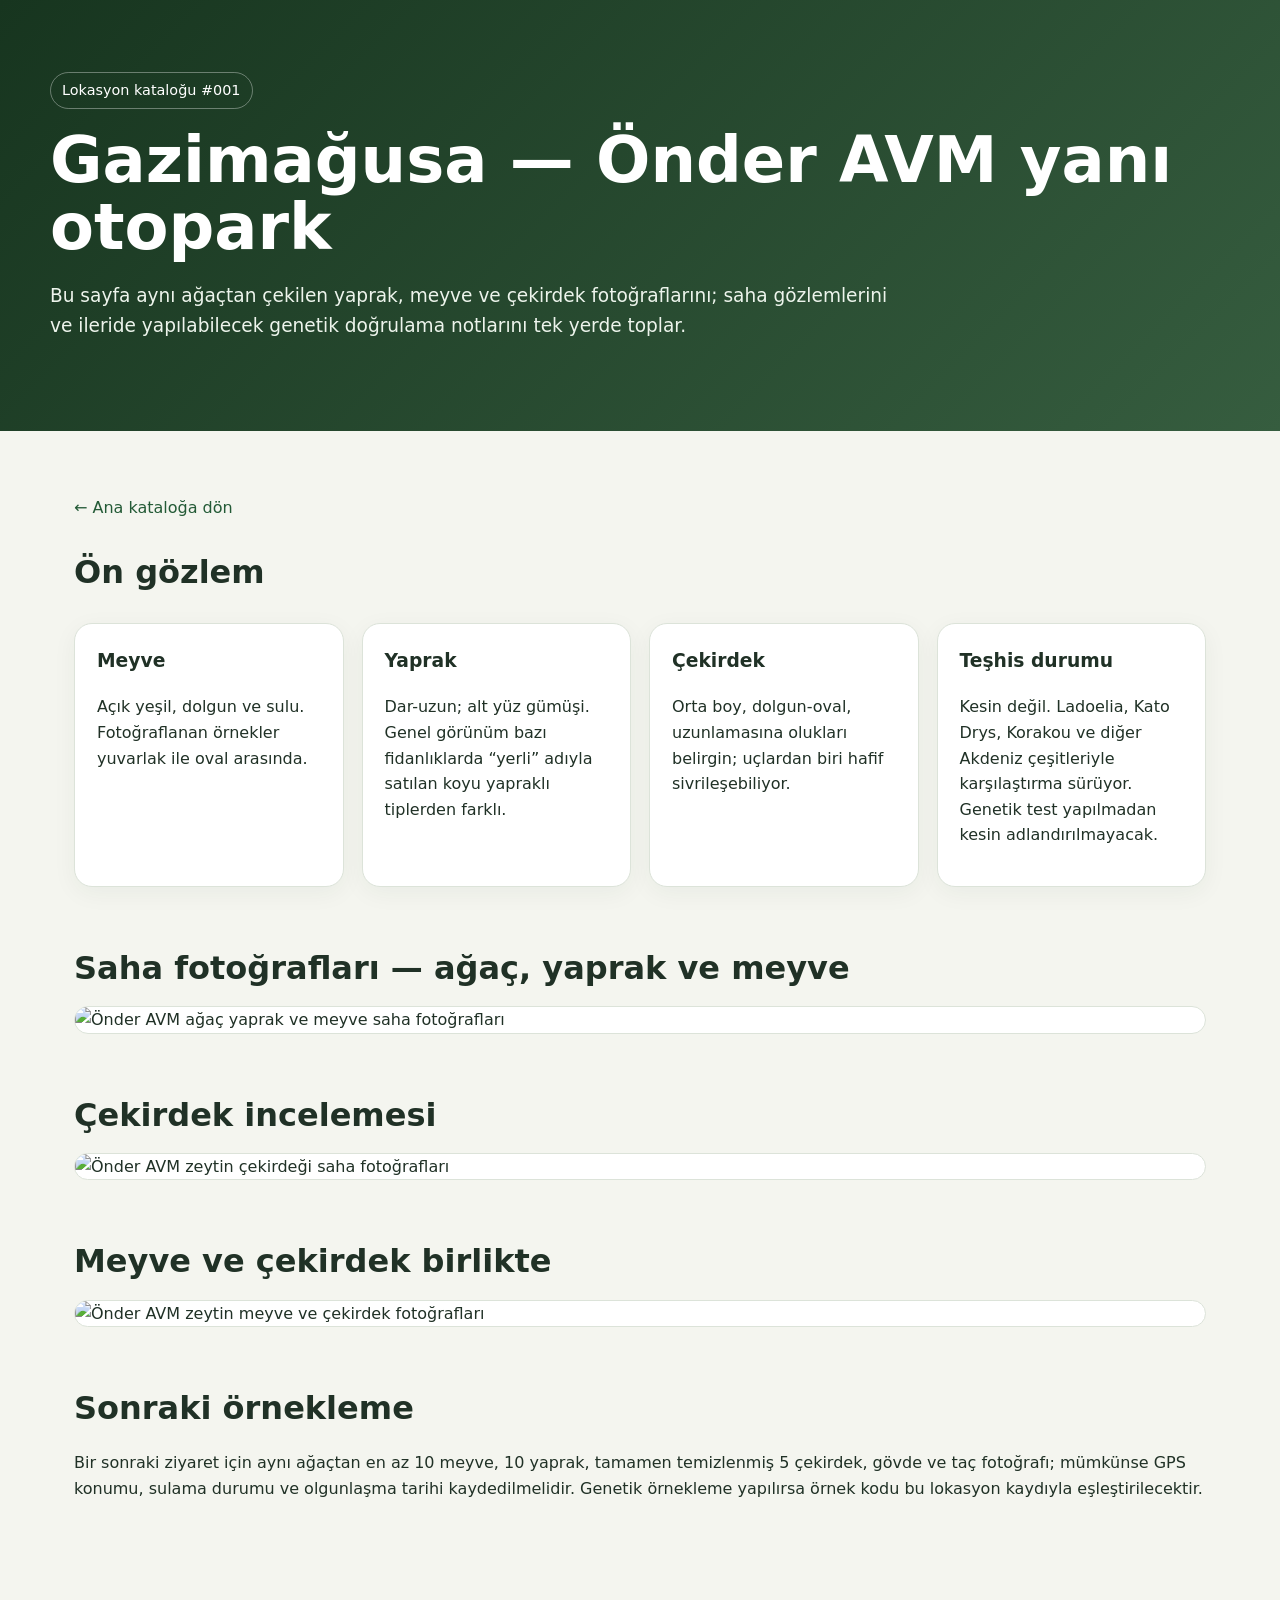
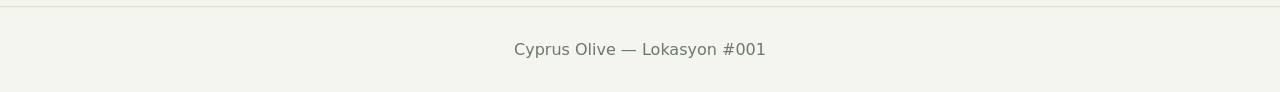
==== web/locations/magusa-onder-avm.html @ ab22d1f1 "Add Magusa Onder AVM location catalog page" ====
<!doctype html>
<html lang="tr">
<head>
  <meta charset="utf-8">
  <meta name="viewport" content="width=device-width,initial-scale=1">
  <title>Gazimağusa — Önder AVM yanı otopark | Cyprus Olive</title>
  <link rel="stylesheet" href="../styles.css">
</head>
<body>
  <header class="hero">
    <div class="hero-inner">
      <span class="badge">Lokasyon kataloğu #001</span>
      <h1>Gazimağusa — Önder AVM yanı otopark</h1>
      <p>Bu sayfa aynı ağaçtan çekilen yaprak, meyve ve çekirdek fotoğraflarını; saha gözlemlerini ve ileride yapılabilecek genetik doğrulama notlarını tek yerde toplar.</p>
    </div>
  </header>
  <main class="container">
    <section class="section">
      <p><a href="../index.html">← Ana kataloğa dön</a></p>
      <h2>Ön gözlem</h2>
      <div class="goals">
        <article class="card"><h3>Meyve</h3><p>Açık yeşil, dolgun ve sulu. Fotoğraflanan örnekler yuvarlak ile oval arasında.</p></article>
        <article class="card"><h3>Yaprak</h3><p>Dar-uzun; alt yüz gümüşi. Genel görünüm bazı fidanlıklarda “yerli” adıyla satılan koyu yapraklı tiplerden farklı.</p></article>
        <article class="card"><h3>Çekirdek</h3><p>Orta boy, dolgun-oval, uzunlamasına olukları belirgin; uçlardan biri hafif sivrileşebiliyor.</p></article>
        <article class="card"><h3>Teşhis durumu</h3><p>Kesin değil. Ladoelia, Kato Drys, Korakou ve diğer Akdeniz çeşitleriyle karşılaştırma sürüyor. Genetik test yapılmadan kesin adlandırılmayacak.</p></article>
      </div>
    </section>

    <section class="section">
      <h2>Saha fotoğrafları — ağaç, yaprak ve meyve</h2>
      <div class="gallery"><img src="../../assets/locations/magusa-onder-avm/agac-yaprak-meyve.svg" alt="Önder AVM ağaç yaprak ve meyve saha fotoğrafları"></div>
    </section>

    <section class="section">
      <h2>Çekirdek incelemesi</h2>
      <div class="gallery"><img src="../../assets/locations/magusa-onder-avm/cekirdek.svg" alt="Önder AVM zeytin çekirdeği saha fotoğrafları"></div>
    </section>

    <section class="section">
      <h2>Meyve ve çekirdek birlikte</h2>
      <div class="gallery"><img src="../../assets/locations/magusa-onder-avm/meyve-cekirdek.svg" alt="Önder AVM zeytin meyve ve çekirdek fotoğrafları"></div>
    </section>

    <section class="section">
      <h2>Sonraki örnekleme</h2>
      <p>Bir sonraki ziyaret için aynı ağaçtan en az 10 meyve, 10 yaprak, tamamen temizlenmiş 5 çekirdek, gövde ve taç fotoğrafı; mümkünse GPS konumu, sulama durumu ve olgunlaşma tarihi kaydedilmelidir. Genetik örnekleme yapılırsa örnek kodu bu lokasyon kaydıyla eşleştirilecektir.</p>
    </section>
  </main>
  <footer class="footer">Cyprus Olive — Lokasyon #001</footer>
</body>
</html>
---- web/styles.css ----
*{box-sizing:border-box}body{margin:0;font-family:Inter,system-ui,-apple-system,BlinkMacSystemFont,"Segoe UI",sans-serif;background:#f4f5ef;color:#203126;line-height:1.6}a{color:#235a36;text-decoration:none}a:hover{text-decoration:underline}.hero{background:linear-gradient(135deg,#17351f,#365d3f);color:#fff;padding:72px 24px}.hero-inner,.container{max-width:1180px;margin:0 auto}.hero h1{font-size:clamp(2.2rem,5vw,4.4rem);line-height:1.05;margin:0 0 20px}.hero p{max-width:850px;font-size:1.16rem;color:#edf4ec}.badge{display:inline-block;padding:6px 11px;border:1px solid rgba(255,255,255,.35);border-radius:999px;margin-bottom:18px;font-size:.9rem}.container{padding:48px 24px}.section{margin-bottom:56px}.section h2{font-size:2rem;margin-bottom:12px}.lead{font-size:1.08rem;max-width:900px}.goals{display:grid;grid-template-columns:repeat(auto-fit,minmax(240px,1fr));gap:18px;margin-top:24px}.card{background:#fff;border:1px solid #dce3d9;border-radius:18px;padding:22px;box-shadow:0 6px 24px rgba(27,55,34,.05)}.card h3{margin-top:0}.catalog-image{width:100%;display:block;background:#fff;border:1px solid #dce3d9;border-radius:16px}.locations{display:grid;grid-template-columns:repeat(auto-fit,minmax(280px,1fr));gap:20px}.location-card{background:#fff;border-radius:18px;border:1px solid #dce3d9;padding:24px}.location-card .meta{font-size:.92rem;color:#667568}.status{display:inline-block;background:#e7f0e5;color:#295637;padding:4px 9px;border-radius:999px;font-size:.82rem;font-weight:600}.gallery{display:grid;grid-template-columns:1fr;gap:24px}.gallery img{width:100%;background:#fff;border:1px solid #dce3d9;border-radius:16px}.note{background:#eef3ea;border-left:4px solid #456f4b;padding:16px 18px;border-radius:8px}.footer{border-top:1px solid #d8dfd5;padding:30px 24px;color:#6b786c;text-align:center}@media(max-width:640px){.hero{padding-top:48px}.container{padding:34px 18px}}
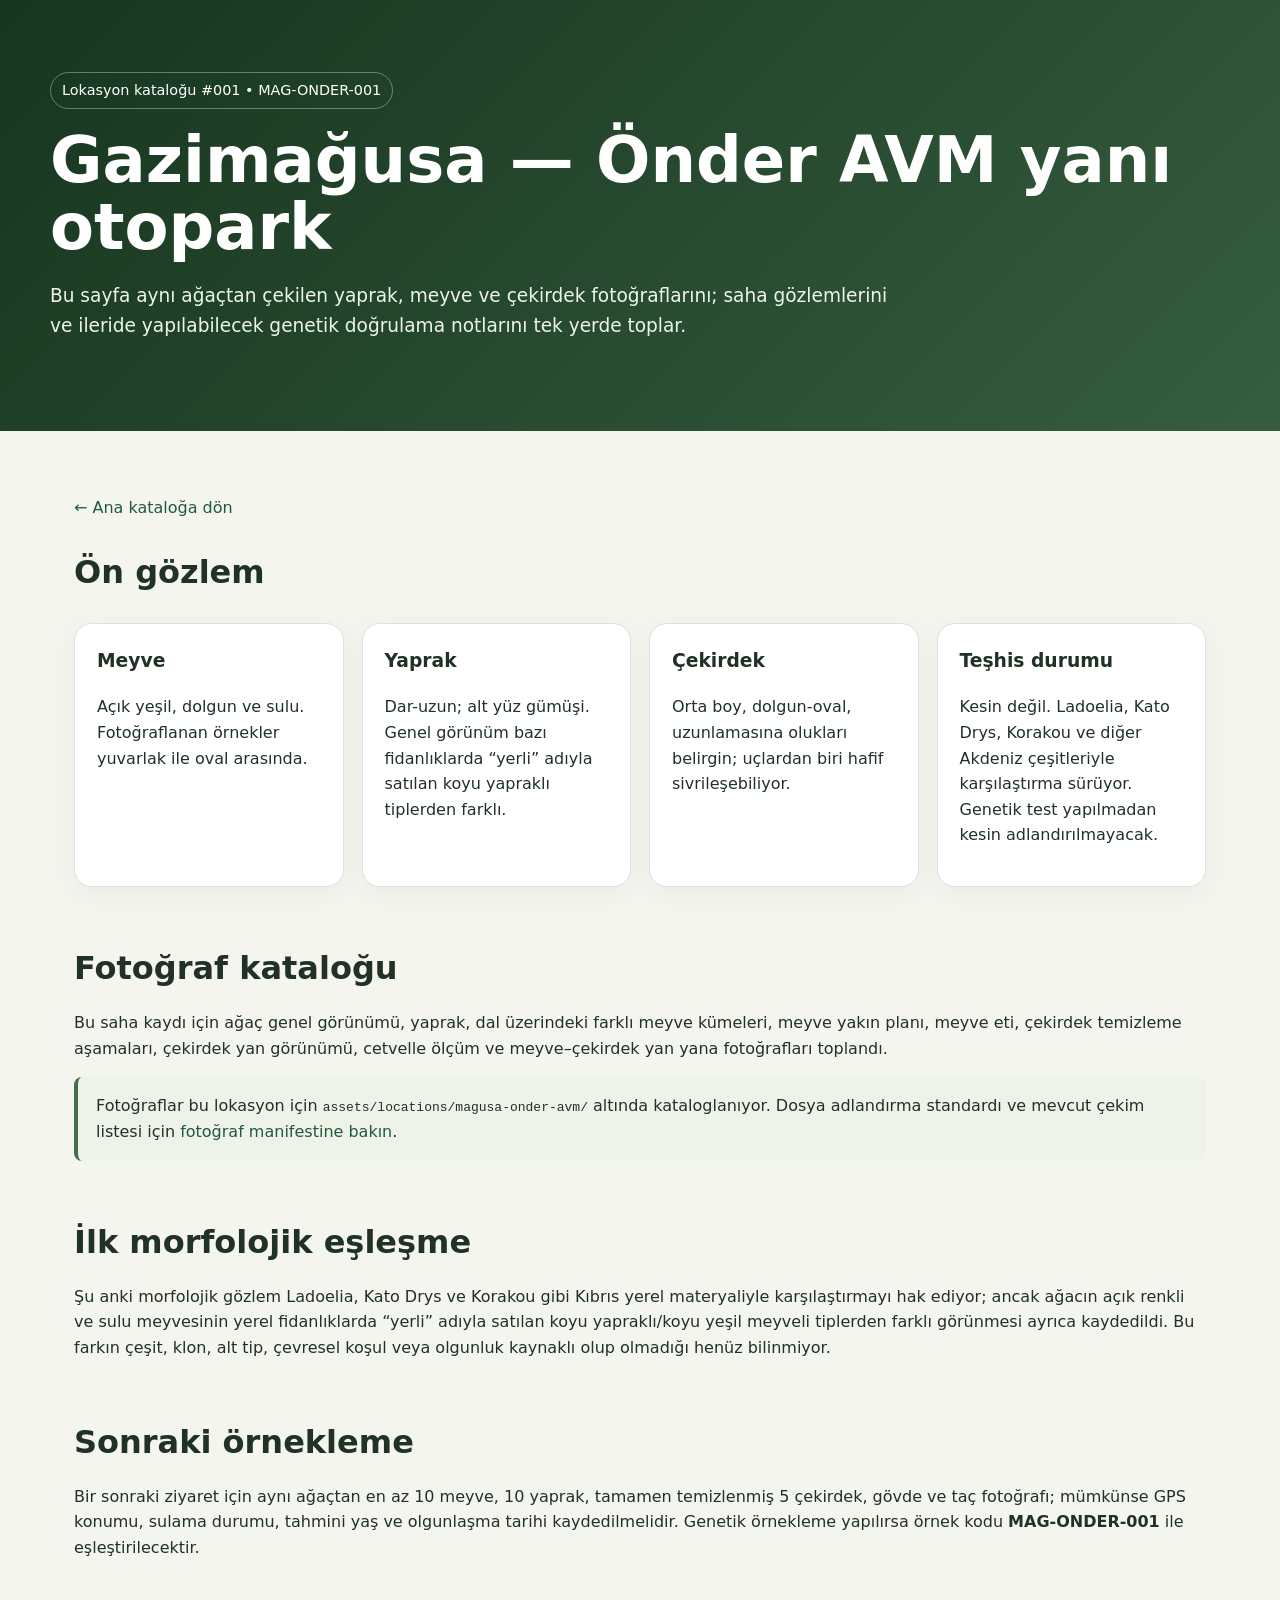
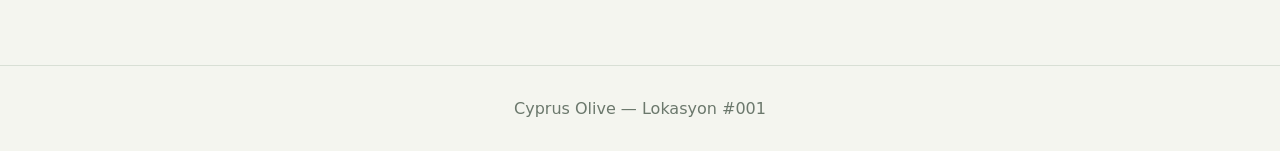
==== commit 6dc4fbe3: "Finalize Magusa Onder AVM catalog page without broken image links" ====
--- a/web/locations/magusa-onder-avm.html
+++ b/web/locations/magusa-onder-avm.html
@@ -9,7 +9,7 @@
 <body>
   <header class="hero">
     <div class="hero-inner">
-      <span class="badge">Lokasyon kataloğu #001</span>
+      <span class="badge">Lokasyon kataloğu #001 • MAG-ONDER-001</span>
       <h1>Gazimağusa — Önder AVM yanı otopark</h1>
       <p>Bu sayfa aynı ağaçtan çekilen yaprak, meyve ve çekirdek fotoğraflarını; saha gözlemlerini ve ileride yapılabilecek genetik doğrulama notlarını tek yerde toplar.</p>
     </div>
@@ -27,23 +27,19 @@
     </section>
 
     <section class="section">
-      <h2>Saha fotoğrafları — ağaç, yaprak ve meyve</h2>
-      <div class="gallery"><img src="../../assets/locations/magusa-onder-avm/agac-yaprak-meyve.svg" alt="Önder AVM ağaç yaprak ve meyve saha fotoğrafları"></div>
+      <h2>Fotoğraf kataloğu</h2>
+      <p>Bu saha kaydı için ağaç genel görünümü, yaprak, dal üzerindeki farklı meyve kümeleri, meyve yakın planı, meyve eti, çekirdek temizleme aşamaları, çekirdek yan görünümü, cetvelle ölçüm ve meyve–çekirdek yan yana fotoğrafları toplandı.</p>
+      <div class="note">Fotoğraflar bu lokasyon için <code>assets/locations/magusa-onder-avm/</code> altında kataloglanıyor. Dosya adlandırma standardı ve mevcut çekim listesi için <a href="../../assets/locations/magusa-onder-avm/README.md">fotoğraf manifestine bakın</a>.</div>
     </section>
 
     <section class="section">
-      <h2>Çekirdek incelemesi</h2>
-      <div class="gallery"><img src="../../assets/locations/magusa-onder-avm/cekirdek.svg" alt="Önder AVM zeytin çekirdeği saha fotoğrafları"></div>
-    </section>
-
-    <section class="section">
-      <h2>Meyve ve çekirdek birlikte</h2>
-      <div class="gallery"><img src="../../assets/locations/magusa-onder-avm/meyve-cekirdek.svg" alt="Önder AVM zeytin meyve ve çekirdek fotoğrafları"></div>
+      <h2>İlk morfolojik eşleşme</h2>
+      <p>Şu anki morfolojik gözlem Ladoelia, Kato Drys ve Korakou gibi Kıbrıs yerel materyaliyle karşılaştırmayı hak ediyor; ancak ağacın açık renkli ve sulu meyvesinin yerel fidanlıklarda “yerli” adıyla satılan koyu yapraklı/koyu yeşil meyveli tiplerden farklı görünmesi ayrıca kaydedildi. Bu farkın çeşit, klon, alt tip, çevresel koşul veya olgunluk kaynaklı olup olmadığı henüz bilinmiyor.</p>
     </section>
 
     <section class="section">
       <h2>Sonraki örnekleme</h2>
-      <p>Bir sonraki ziyaret için aynı ağaçtan en az 10 meyve, 10 yaprak, tamamen temizlenmiş 5 çekirdek, gövde ve taç fotoğrafı; mümkünse GPS konumu, sulama durumu ve olgunlaşma tarihi kaydedilmelidir. Genetik örnekleme yapılırsa örnek kodu bu lokasyon kaydıyla eşleştirilecektir.</p>
+      <p>Bir sonraki ziyaret için aynı ağaçtan en az 10 meyve, 10 yaprak, tamamen temizlenmiş 5 çekirdek, gövde ve taç fotoğrafı; mümkünse GPS konumu, sulama durumu, tahmini yaş ve olgunlaşma tarihi kaydedilmelidir. Genetik örnekleme yapılırsa örnek kodu <strong>MAG-ONDER-001</strong> ile eşleştirilecektir.</p>
     </section>
   </main>
   <footer class="footer">Cyprus Olive — Lokasyon #001</footer>
